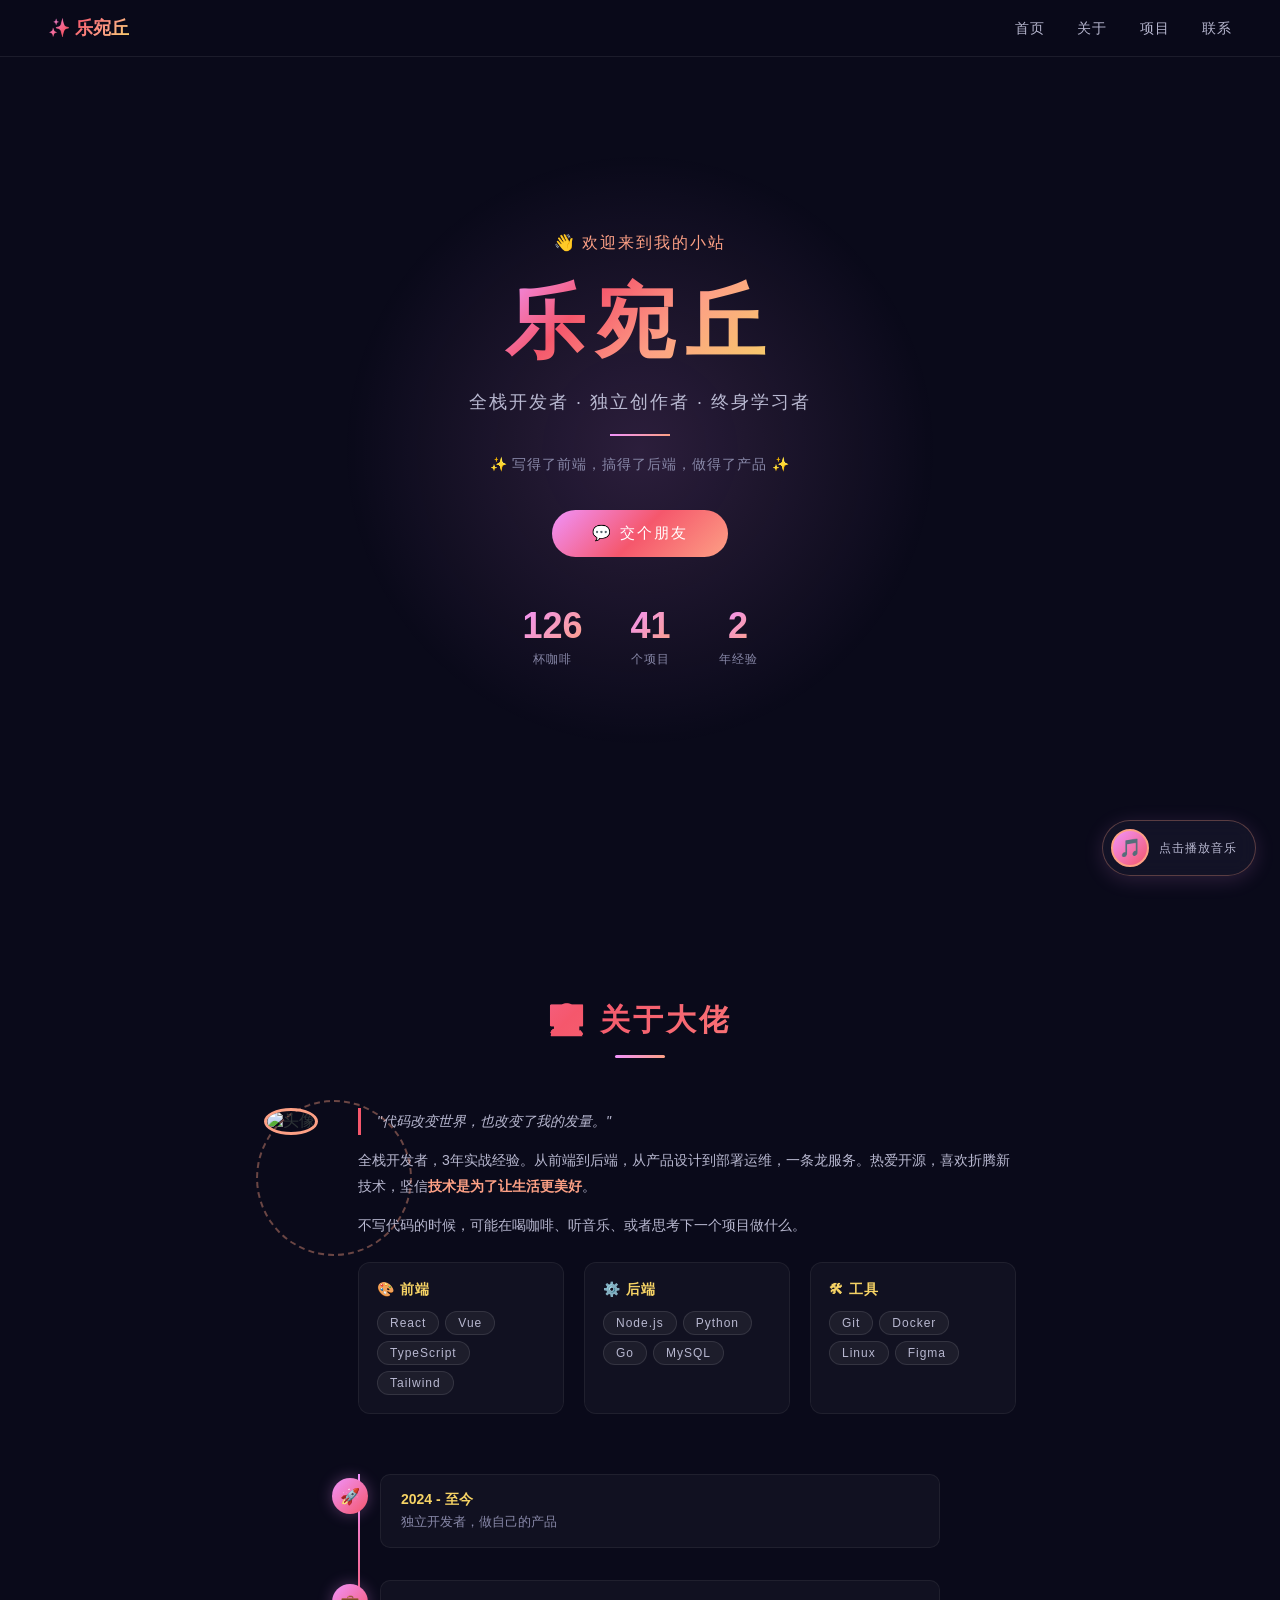
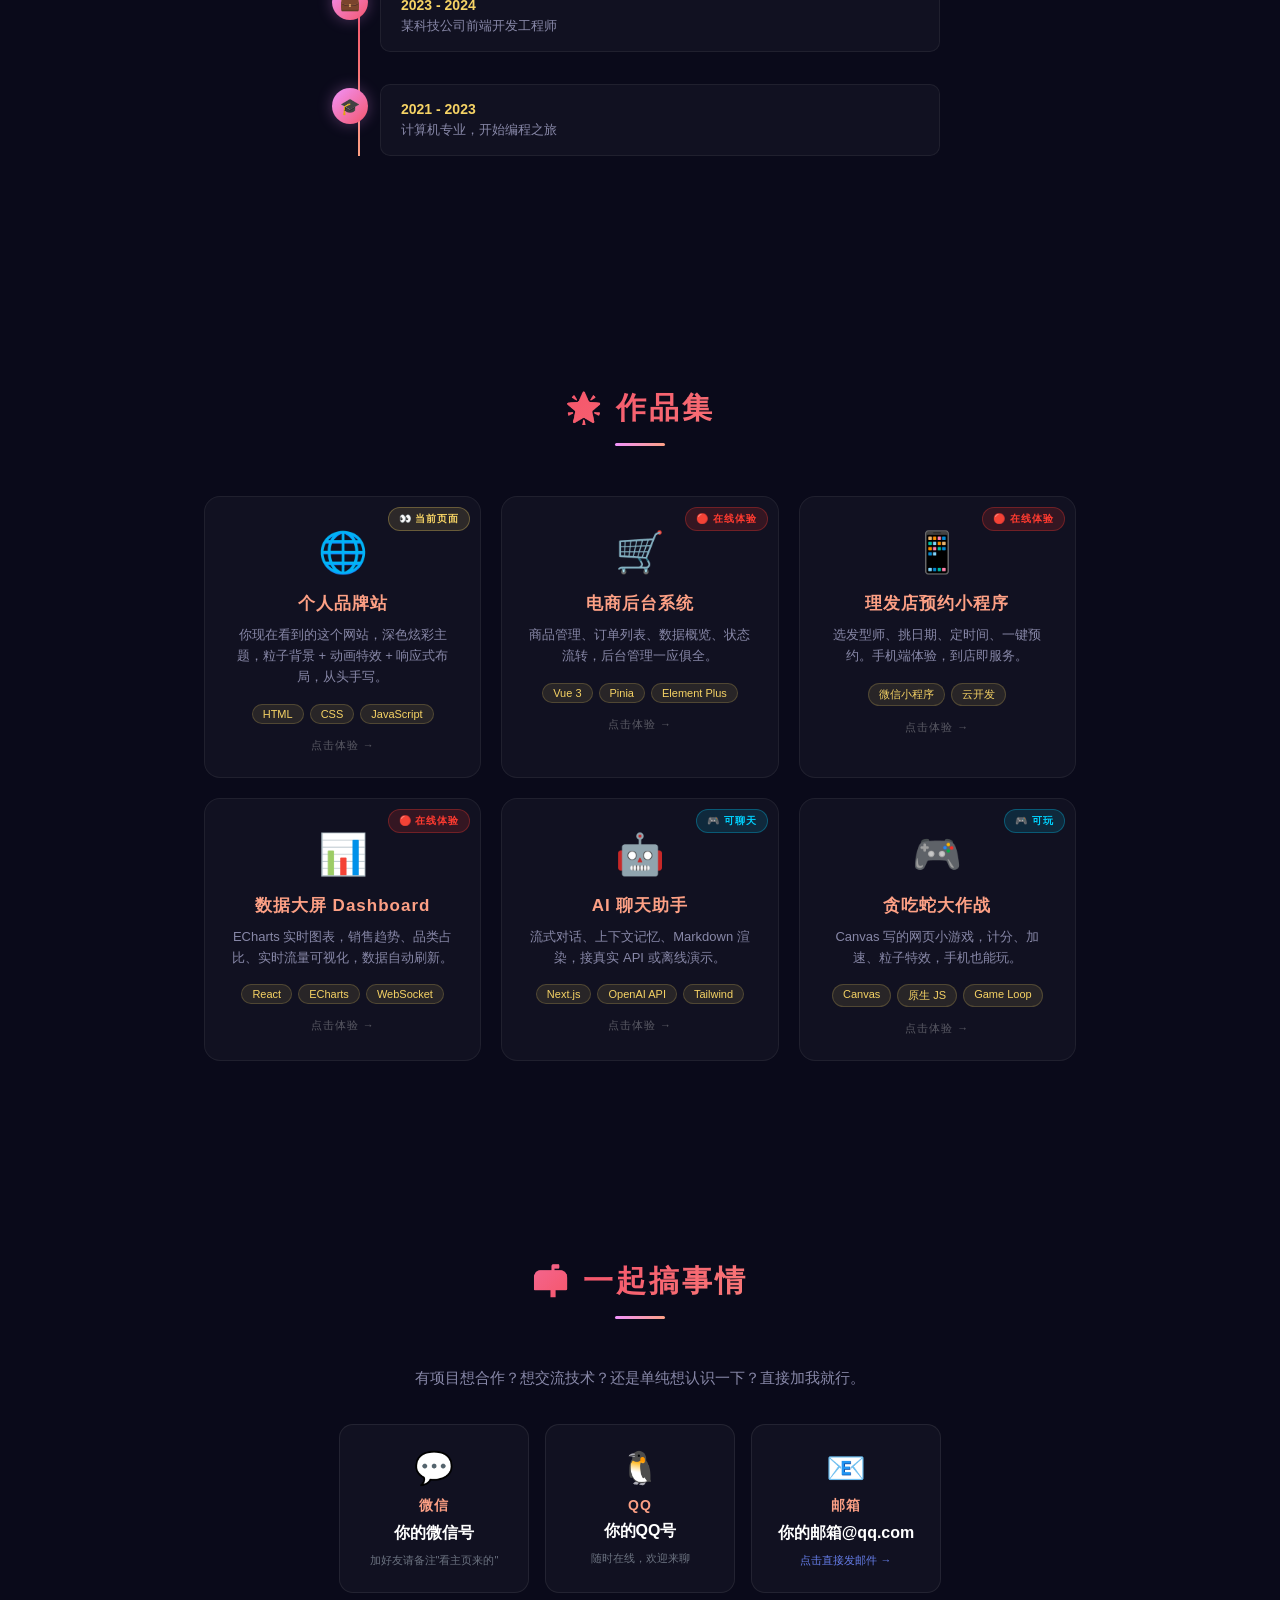
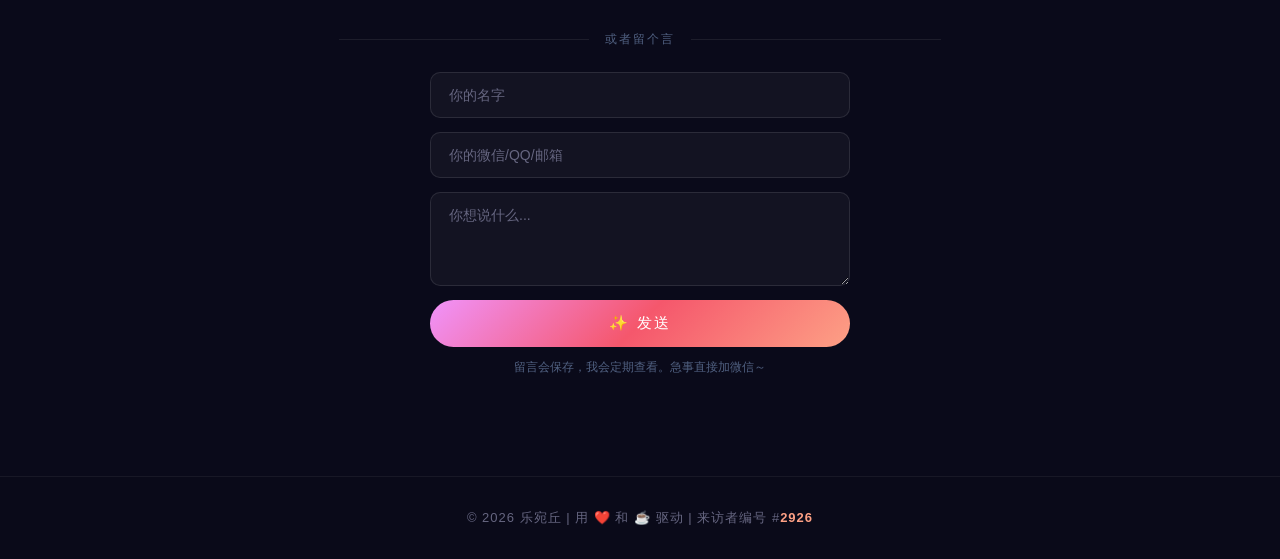
==== index.html @ 025f28cb "个人主页 - 初版上线" ====
<!DOCTYPE html>
<html lang="zh-CN">
<head>
    <meta charset="UTF-8">
    <meta name="viewport" content="width=device-width, initial-scale=1.0">
    <title>乐宛丘 - 个人主页</title>
    <link rel="stylesheet" href="style.css">
</head>
<body>
    <!-- 背景粒子 -->
    <div class="particles" id="particles"></div>

    <!-- 导航栏 -->
    <nav>
        <div class="nav-left">✨ 乐宛丘</div>
        <div class="nav-right">
            <a href="#home">首页</a>
            <a href="#about">关于</a>
            <a href="#projects">项目</a>
            <a href="#contact">联系</a>
        </div>
    </nav>

    <!-- 音乐播放器 -->
    <div class="music-player" id="musicPlayer">
        <button class="music-btn" id="musicBtn" title="播放/暂停">🎵</button>
        <span class="music-label">点击播放音乐</span>
        <audio id="bgMusic" loop>
            <!-- 把这里换成你自己的音乐文件路径 -->
            <source src="" type="audio/mpeg">
        </audio>
    </div>

    <!-- 首页大图 -->
    <section id="home" class="hero">
        <div class="hero-glow"></div>
        <p class="hero-greeting">👋 欢迎来到我的小站</p>
        <h1 class="glitch-text">乐宛丘</h1>
        <p class="hero-sub">全栈开发者 · 独立创作者 · 终身学习者</p>
        <div class="hero-divider"></div>
        <p class="hero-desc">✨ 写得了前端，搞得了后端，做得了产品 ✨</p>
        <a href="#contact" class="btn btn-hero">💬 交个朋友</a>
        <div class="hero-stats">
            <div class="stat-item">
                <span class="stat-num" data-target="127">0</span>
                <span class="stat-label">杯咖啡</span>
            </div>
            <div class="stat-item">
                <span class="stat-num" data-target="42">0</span>
                <span class="stat-label">个项目</span>
            </div>
            <div class="stat-item">
                <span class="stat-num" data-target="3">0</span>
                <span class="stat-label">年经验</span>
            </div>
        </div>
    </section>

    <!-- 关于我 -->
    <section id="about">
        <h2>👨‍💻 关于大佬</h2>
        <div class="about-content">
            <div class="about-avatar">
                <img src="D:\my-website\微信图片_20260527112028_61_43.jpg" alt="头像">
                <div class="avatar-ring"></div>
            </div>
            <div class="about-text">
                <p class="about-signature">"代码改变世界，也改变了我的发量。"</p>
                <p>全栈开发者，3年实战经验。从前端到后端，从产品设计到部署运维，一条龙服务。热爱开源，喜欢折腾新技术，坚信<strong>技术是为了让生活更美好</strong>。</p>
                <p>不写代码的时候，可能在喝咖啡、听音乐、或者思考下一个项目做什么。</p>

                <div class="skill-categories">
                    <div class="skill-cat">
                        <h4>🎨 前端</h4>
                        <div class="skill-tags">
                            <span>React</span><span>Vue</span><span>TypeScript</span><span>Tailwind</span>
                        </div>
                    </div>
                    <div class="skill-cat">
                        <h4>⚙️ 后端</h4>
                        <div class="skill-tags">
                            <span>Node.js</span><span>Python</span><span>Go</span><span>MySQL</span>
                        </div>
                    </div>
                    <div class="skill-cat">
                        <h4>🛠 工具</h4>
                        <div class="skill-tags">
                            <span>Git</span><span>Docker</span><span>Linux</span><span>Figma</span>
                        </div>
                    </div>
                </div>
            </div>
        </div>

        <!-- 时间线 -->
        <div class="timeline">
            <div class="timeline-item">
                <div class="timeline-dot">🚀</div>
                <div class="timeline-content">
                    <h4>2024 - 至今</h4>
                    <p>独立开发者，做自己的产品</p>
                </div>
            </div>
            <div class="timeline-item">
                <div class="timeline-dot">💼</div>
                <div class="timeline-content">
                    <h4>2023 - 2024</h4>
                    <p>某科技公司前端开发工程师</p>
                </div>
            </div>
            <div class="timeline-item">
                <div class="timeline-dot">🎓</div>
                <div class="timeline-content">
                    <h4>2021 - 2023</h4>
                    <p>计算机专业，开始编程之旅</p>
                </div>
            </div>
        </div>
    </section>

    <!-- 项目展示 -->
    <section id="projects">
        <h2>🌟 作品集</h2>
        <div class="project-list">
            <a href="#home" class="project-card">
                <div class="project-badge badge-view">👀 当前页面</div>
                <div class="project-icon">🌐</div>
                <h3>个人品牌站</h3>
                <p>你现在看到的这个网站，深色炫彩主题，粒子背景 + 动画特效 + 响应式布局，从头手写。</p>
                <div class="project-tags">
                    <span>HTML</span><span>CSS</span><span>JavaScript</span>
                </div>
                <div class="project-shine"></div>
            </a>
            <a href="demos/admin.html" class="project-card">
                <div class="project-badge badge-live">🔴 在线体验</div>
                <div class="project-icon">🛒</div>
                <h3>电商后台系统</h3>
                <p>商品管理、订单列表、数据概览、状态流转，后台管理一应俱全。</p>
                <div class="project-tags">
                    <span>Vue 3</span><span>Pinia</span><span>Element Plus</span>
                </div>
                <div class="project-shine"></div>
            </a>
            <a href="demos/booking.html" class="project-card">
                <div class="project-badge badge-live">🔴 在线体验</div>
                <div class="project-icon">📱</div>
                <h3>理发店预约小程序</h3>
                <p>选发型师、挑日期、定时间、一键预约。手机端体验，到店即服务。</p>
                <div class="project-tags">
                    <span>微信小程序</span><span>云开发</span>
                </div>
                <div class="project-shine"></div>
            </a>
            <a href="demos/dashboard.html" class="project-card">
                <div class="project-badge badge-live">🔴 在线体验</div>
                <div class="project-icon">📊</div>
                <h3>数据大屏 Dashboard</h3>
                <p>ECharts 实时图表，销售趋势、品类占比、实时流量可视化，数据自动刷新。</p>
                <div class="project-tags">
                    <span>React</span><span>ECharts</span><span>WebSocket</span>
                </div>
                <div class="project-shine"></div>
            </a>
            <a href="demos/chat.html" class="project-card">
                <div class="project-badge badge-playable">🎮 可聊天</div>
                <div class="project-icon">🤖</div>
                <h3>AI 聊天助手</h3>
                <p>流式对话、上下文记忆、Markdown 渲染，接真实 API 或离线演示。</p>
                <div class="project-tags">
                    <span>Next.js</span><span>OpenAI API</span><span>Tailwind</span>
                </div>
                <div class="project-shine"></div>
            </a>
            <a href="demos/snake.html" class="project-card">
                <div class="project-badge badge-playable">🎮 可玩</div>
                <div class="project-icon">🎮</div>
                <h3>贪吃蛇大作战</h3>
                <p>Canvas 写的网页小游戏，计分、加速、粒子特效，手机也能玩。</p>
                <div class="project-tags">
                    <span>Canvas</span><span>原生 JS</span><span>Game Loop</span>
                </div>
                <div class="project-shine"></div>
            </a>
        </div>
    </section>

    <!-- 联系 -->
    <section id="contact">
        <h2>📬 一起搞事情</h2>
        <p class="contact-intro">有项目想合作？想交流技术？还是单纯想认识一下？直接加我就行。</p>

        <div class="contact-cards">
            <div class="contact-card">
                <div class="contact-icon">💬</div>
                <h3>微信</h3>
                <p class="contact-value">你的微信号</p>
                <span class="contact-tip">加好友请备注"看主页来的"</span>
            </div>
            <div class="contact-card">
                <div class="contact-icon">🐧</div>
                <h3>QQ</h3>
                <p class="contact-value">你的QQ号</p>
                <span class="contact-tip">随时在线，欢迎来聊</span>
            </div>
            <div class="contact-card">
                <div class="contact-icon">📧</div>
                <h3>邮箱</h3>
                <p class="contact-value">你的邮箱@qq.com</p>
                <span class="contact-tip"><a href="mailto:你的邮箱@qq.com">点击直接发邮件 →</a></span>
            </div>
        </div>

        <div class="contact-divider"><span>或者留个言</span></div>

        <form class="contact-form" id="contactForm">
            <input type="text" placeholder="你的名字" required>
            <input type="text" placeholder="你的微信/QQ/邮箱" required>
            <textarea placeholder="你想说什么..." rows="4" required></textarea>
            <button type="submit" class="btn btn-submit">✨ 发送</button>
        </form>
        <p class="contact-form-hint">留言会保存，我会定期查看。急事直接加微信～</p>
    </section>

    <!-- 底部 -->
    <footer>
        <p>© 2026 乐宛丘 | 用 ❤️ 和 ☕ 驱动 | 来访者编号 #<span id="visitorNum">9527</span></p>
    </footer>

    <script src="script.js"></script>
</body>
</html>
---- style.css ----
/* ===== 全局 ===== */
* {
    margin: 0;
    padding: 0;
    box-sizing: border-box;
}

html {
    scroll-behavior: smooth;
}

body {
    font-family: -apple-system, BlinkMacSystemFont, "Segoe UI", "PingFang SC", "Microsoft YaHei", sans-serif;
    color: #2d3436;
    background: #0a0a1a;
    overflow-x: hidden;
}

/* ===== 背景粒子容器 ===== */
.particles {
    position: fixed;
    top: 0;
    left: 0;
    width: 100%;
    height: 100%;
    pointer-events: none;
    z-index: 0;
}

.particle {
    position: absolute;
    border-radius: 50%;
    animation: floatUp linear infinite;
    opacity: 0;
}

@keyframes floatUp {
    0% {
        transform: translateY(100vh) scale(0);
        opacity: 0;
    }
    10% {
        opacity: 1;
    }
    90% {
        opacity: 1;
    }
    100% {
        transform: translateY(-10vh) scale(1);
        opacity: 0;
    }
}

/* ===== 导航栏 ===== */
nav {
    position: fixed;
    top: 0;
    width: 100%;
    display: flex;
    justify-content: space-between;
    align-items: center;
    padding: 16px 48px;
    background: rgba(10, 10, 26, 0.85);
    backdrop-filter: blur(20px);
    z-index: 100;
    border-bottom: 1px solid rgba(255, 255, 255, 0.08);
}

.nav-left {
    font-size: 18px;
    font-weight: 700;
    background: linear-gradient(135deg, #f093fb 0%, #f5576c 30%, #fda085 70%, #f6d365 100%);
    -webkit-background-clip: text;
    -webkit-text-fill-color: transparent;
    background-clip: text;
    animation: hueShift 3s ease-in-out infinite;
}

@keyframes hueShift {
    0%, 100% { filter: hue-rotate(0deg); }
    50% { filter: hue-rotate(30deg); }
}

.nav-right a {
    margin-left: 28px;
    text-decoration: none;
    color: #b8b8d0;
    font-size: 14px;
    letter-spacing: 1px;
    transition: all 0.3s;
    position: relative;
}

.nav-right a:hover {
    color: #fda085;
    text-shadow: 0 0 10px rgba(253, 160, 133, 0.5);
}

.nav-right a::after {
    content: "";
    position: absolute;
    bottom: -4px;
    left: 0;
    width: 0;
    height: 2px;
    background: linear-gradient(90deg, #f093fb, #fda085);
    transition: width 0.3s;
}

.nav-right a:hover::after {
    width: 100%;
}

/* ===== 音乐播放器 ===== */
.music-player {
    position: fixed;
    bottom: 24px;
    right: 24px;
    z-index: 100;
    display: flex;
    align-items: center;
    gap: 10px;
    background: rgba(20, 20, 40, 0.9);
    border: 1px solid rgba(253, 160, 133, 0.3);
    border-radius: 30px;
    padding: 8px 18px 8px 8px;
    backdrop-filter: blur(10px);
    box-shadow: 0 4px 20px rgba(240, 147, 251, 0.15);
}

.music-btn {
    width: 38px;
    height: 38px;
    border-radius: 50%;
    border: 2px solid #fda085;
    background: linear-gradient(135deg, #f093fb, #f5576c);
    font-size: 18px;
    cursor: pointer;
    transition: all 0.3s;
    animation: musicPulse 2s ease-in-out infinite;
}

.music-btn:hover {
    transform: scale(1.1);
    box-shadow: 0 0 20px rgba(240, 147, 251, 0.5);
}

.music-btn.playing {
    animation: musicSpin 3s linear infinite;
}

@keyframes musicPulse {
    0%, 100% { box-shadow: 0 0 8px rgba(240, 147, 251, 0.3); }
    50% { box-shadow: 0 0 20px rgba(240, 147, 251, 0.6); }
}

@keyframes musicSpin {
    from { transform: rotate(0deg); }
    to { transform: rotate(360deg); }
}

.music-label {
    font-size: 12px;
    color: #b8b8d0;
    letter-spacing: 1px;
}

/* ===== 首页 ===== */
.hero {
    min-height: 100vh;
    display: flex;
    flex-direction: column;
    justify-content: center;
    align-items: center;
    text-align: center;
    position: relative;
    padding: 40px 24px;
    z-index: 1;
}

.hero-glow {
    position: absolute;
    top: 50%;
    left: 50%;
    transform: translate(-50%, -50%);
    width: 600px;
    height: 600px;
    background: radial-gradient(circle, rgba(240, 147, 251, 0.15) 0%, transparent 70%);
    border-radius: 50%;
    animation: glowBreath 4s ease-in-out infinite;
    pointer-events: none;
}

@keyframes glowBreath {
    0%, 100% { transform: translate(-50%, -50%) scale(1); opacity: 0.6; }
    50% { transform: translate(-50%, -50%) scale(1.2); opacity: 1; }
}

.hero-greeting {
    font-size: 16px;
    color: #fda085;
    letter-spacing: 2px;
    margin-bottom: 16px;
    position: relative;
    animation: fadeInDown 0.8s ease-out;
}

@keyframes fadeInDown {
    from { opacity: 0; transform: translateY(-20px); }
    to { opacity: 1; transform: translateY(0); }
}

.glitch-text {
    font-size: 80px;
    font-weight: 900;
    letter-spacing: 10px;
    margin-bottom: 12px;
    position: relative;
    background: linear-gradient(135deg, #f093fb 0%, #f5576c 30%, #fda085 60%, #f6d365 100%);
    -webkit-background-clip: text;
    -webkit-text-fill-color: transparent;
    background-clip: text;
    animation: glitchShake 3s ease-in-out infinite, fadeInDown 0.8s ease-out;
}

@keyframes glitchShake {
    0%, 90%, 100% { transform: none; }
    91% { transform: translate(-3px, 1px); }
    92% { transform: translate(3px, -1px); }
    93% { transform: translate(-2px, -2px); }
    94% { transform: translate(2px, 2px); }
    95% { transform: none; }
}

.hero-sub {
    font-size: 18px;
    color: #b8b8d0;
    letter-spacing: 2px;
    margin-bottom: 20px;
    animation: fadeInDown 0.8s ease-out 0.1s both;
}

.hero-divider {
    width: 60px;
    height: 2px;
    background: linear-gradient(90deg, #f093fb, #fda085);
    margin-bottom: 20px;
    animation: fadeInDown 0.8s ease-out 0.2s both;
}

.hero-desc {
    font-size: 14px;
    color: #8888a8;
    letter-spacing: 1px;
    margin-bottom: 36px;
    animation: fadeInDown 0.8s ease-out 0.3s both;
}

.btn-hero {
    padding: 14px 40px;
    background: linear-gradient(135deg, #f093fb 0%, #f5576c 50%, #fda085 100%);
    color: white;
    border: none;
    border-radius: 30px;
    font-size: 15px;
    letter-spacing: 2px;
    cursor: pointer;
    text-decoration: none;
    transition: all 0.3s;
    position: relative;
    overflow: hidden;
    animation: fadeInDown 0.8s ease-out 0.4s both;
}

.btn-hero:hover {
    transform: translateY(-2px);
    box-shadow: 0 8px 30px rgba(240, 147, 251, 0.4);
}

.btn-hero::before {
    content: "";
    position: absolute;
    top: 0;
    left: -100%;
    width: 100%;
    height: 100%;
    background: linear-gradient(90deg, transparent, rgba(255,255,255,0.3), transparent);
    transition: left 0.5s;
}

.btn-hero:hover::before {
    left: 100%;
}

/* 首页数据 */
.hero-stats {
    display: flex;
    gap: 48px;
    margin-top: 48px;
    animation: fadeInDown 0.8s ease-out 0.5s both;
}

.stat-item {
    display: flex;
    flex-direction: column;
    align-items: center;
}

.stat-num {
    font-size: 36px;
    font-weight: 900;
    background: linear-gradient(135deg, #f093fb, #fda085);
    -webkit-background-clip: text;
    -webkit-text-fill-color: transparent;
    background-clip: text;
}

.stat-label {
    font-size: 12px;
    color: #8888a8;
    letter-spacing: 1px;
    margin-top: 4px;
}

/* ===== 通用版块标题 ===== */
section {
    padding: 100px 24px;
    position: relative;
    z-index: 1;
}

section h2 {
    text-align: center;
    font-size: 30px;
    font-weight: 800;
    letter-spacing: 3px;
    margin-bottom: 8px;
    background: linear-gradient(135deg, #f093fb 0%, #f5576c 40%, #fda085 100%);
    -webkit-background-clip: text;
    -webkit-text-fill-color: transparent;
    background-clip: text;
}

section h2::after {
    content: "";
    display: block;
    width: 50px;
    height: 3px;
    background: linear-gradient(90deg, #f093fb, #fda085);
    margin: 14px auto 50px;
    border-radius: 2px;
}

/* ===== 关于我 ===== */
#about {
    max-width: 800px;
    margin: 0 auto;
}

.about-content {
    display: flex;
    gap: 40px;
    align-items: flex-start;
}

.about-avatar {
    position: relative;
    flex-shrink: 0;
}

.about-avatar img {
    width: 140px;
    height: 140px;
    border-radius: 50%;
    object-fit: cover;
    border: 3px solid #fda085;
    position: relative;
    z-index: 1;
    animation: avatarFloat 3s ease-in-out infinite;
}

@keyframes avatarFloat {
    0%, 100% { transform: translateY(0); }
    50% { transform: translateY(-6px); }
}

.avatar-ring {
    position: absolute;
    top: -8px;
    left: -8px;
    width: 156px;
    height: 156px;
    border-radius: 50%;
    border: 2px dashed rgba(253, 160, 133, 0.4);
    animation: ringSpin 10s linear infinite;
}

@keyframes ringSpin {
    from { transform: rotate(0deg); }
    to { transform: rotate(360deg); }
}

.about-signature {
    font-size: 16px;
    color: #fda085;
    font-style: italic;
    margin-bottom: 16px;
    padding-left: 16px;
    border-left: 3px solid #f5576c;
}

.about-text p {
    margin-bottom: 12px;
    font-size: 14px;
    line-height: 1.9;
    color: #b8b8d0;
}

.about-text strong {
    color: #fda085;
}

/* 技能分类 */
.skill-categories {
    margin-top: 24px;
    display: flex;
    gap: 20px;
    flex-wrap: wrap;
}

.skill-cat {
    flex: 1;
    min-width: 180px;
    padding: 18px;
    background: rgba(255, 255, 255, 0.03);
    border: 1px solid rgba(255, 255, 255, 0.06);
    border-radius: 12px;
    transition: all 0.3s;
}

.skill-cat:hover {
    border-color: rgba(253, 160, 133, 0.3);
    background: rgba(253, 160, 133, 0.05);
    transform: translateY(-2px);
}

.skill-cat h4 {
    font-size: 14px;
    color: #f6d365;
    margin-bottom: 12px;
    letter-spacing: 1px;
}

.skill-tags {
    display: flex;
    flex-wrap: wrap;
    gap: 6px;
}

.skill-tags span {
    display: inline-block;
    padding: 4px 12px;
    font-size: 12px;
    color: #b8b8d0;
    background: rgba(255, 255, 255, 0.05);
    border: 1px solid rgba(255, 255, 255, 0.1);
    border-radius: 20px;
    letter-spacing: 1px;
    transition: all 0.3s;
}

.skill-tags span:hover {
    background: rgba(240, 147, 251, 0.2);
    border-color: #f093fb;
    color: #f093fb;
    transform: scale(1.05);
}

/* 时间线 */
.timeline {
    max-width: 600px;
    margin: 60px auto 0;
    position: relative;
    padding-left: 40px;
}

.timeline::before {
    content: "";
    position: absolute;
    left: 18px;
    top: 0;
    bottom: 0;
    width: 2px;
    background: linear-gradient(to bottom, #f093fb, #f5576c, #fda085);
}

.timeline-item {
    position: relative;
    margin-bottom: 32px;
    animation: slideInLeft 0.5s ease-out both;
}

.timeline-item:nth-child(1) { animation-delay: 0s; }
.timeline-item:nth-child(2) { animation-delay: 0.1s; }
.timeline-item:nth-child(3) { animation-delay: 0.2s; }

@keyframes slideInLeft {
    from { opacity: 0; transform: translateX(-20px); }
    to { opacity: 1; transform: translateX(0); }
}

.timeline-dot {
    position: absolute;
    left: -48px;
    top: 4px;
    width: 36px;
    height: 36px;
    border-radius: 50%;
    background: linear-gradient(135deg, #f093fb, #f5576c);
    display: flex;
    align-items: center;
    justify-content: center;
    font-size: 16px;
    box-shadow: 0 0 15px rgba(240, 147, 251, 0.3);
    z-index: 1;
}

.timeline-content {
    padding: 16px 20px;
    background: rgba(255, 255, 255, 0.03);
    border: 1px solid rgba(255, 255, 255, 0.06);
    border-radius: 10px;
    transition: all 0.3s;
}

.timeline-content:hover {
    border-color: rgba(253, 160, 133, 0.3);
    background: rgba(253, 160, 133, 0.05);
}

.timeline-content h4 {
    font-size: 14px;
    color: #f6d365;
    margin-bottom: 4px;
}

.timeline-content p {
    font-size: 13px;
    color: #8888a8;
}

/* ===== 项目展示 ===== */
#projects {
    max-width: 920px;
    margin: 0 auto;
}

.project-list {
    display: flex;
    gap: 20px;
    flex-wrap: wrap;
    justify-content: center;
}

.project-card {
    flex: 1;
    min-width: 260px;
    max-width: 280px;
    padding: 32px 24px 24px;
    background: rgba(255, 255, 255, 0.03);
    border: 1px solid rgba(255, 255, 255, 0.06);
    border-radius: 16px;
    position: relative;
    overflow: hidden;
    transition: all 0.4s;
    text-align: center;
    text-decoration: none;
    color: inherit;
    display: block;
    cursor: pointer;
}

/* 角标 */
.project-badge {
    position: absolute;
    top: 10px;
    right: 10px;
    padding: 4px 10px;
    border-radius: 12px;
    font-size: 10px;
    letter-spacing: 1px;
    font-weight: 600;
    z-index: 2;
    animation: badgePulse 2s ease-in-out infinite;
}
.badge-live {
    background: rgba(255, 59, 48, 0.15);
    color: #ff3b30;
    border: 1px solid rgba(255, 59, 48, 0.3);
}
.badge-playable {
    background: rgba(0, 210, 255, 0.12);
    color: #00d2ff;
    border: 1px solid rgba(0, 210, 255, 0.3);
}
.badge-view {
    background: rgba(246, 211, 101, 0.12);
    color: #f6d365;
    border: 1px solid rgba(246, 211, 101, 0.3);
}
@keyframes badgePulse {
    0%, 100% { opacity: 1; }
    50% { opacity: 0.65; }
}

/* 卡片底部提示 */
.project-card::after {
    content: "点击体验 →";
    display: block;
    margin-top: 14px;
    font-size: 11px;
    color: rgba(255, 255, 255, 0.3);
    letter-spacing: 1px;
    transition: all 0.3s;
}
.project-card:hover::after {
    color: #fda085;
    text-shadow: 0 0 10px rgba(253, 160, 133, 0.5);
}

.project-card:hover {
    transform: translateY(-6px);
    border-color: rgba(240, 147, 251, 0.3);
    box-shadow: 0 12px 40px rgba(240, 147, 251, 0.1);
}

.project-shine {
    position: absolute;
    top: 0;
    left: -100%;
    width: 50%;
    height: 100%;
    background: linear-gradient(90deg, transparent, rgba(255,255,255,0.03), transparent);
    transition: left 0.6s;
    pointer-events: none;
}

.project-card:hover .project-shine {
    left: 200%;
}

.project-icon {
    font-size: 40px;
    margin-bottom: 16px;
    animation: iconBounce 2s ease-in-out infinite;
}

.project-card:nth-child(1) .project-icon { animation-delay: 0s; }
.project-card:nth-child(2) .project-icon { animation-delay: 0.2s; }
.project-card:nth-child(3) .project-icon { animation-delay: 0.4s; }

@keyframes iconBounce {
    0%, 100% { transform: translateY(0); }
    50% { transform: translateY(-8px); }
}

.project-card h3 {
    font-size: 17px;
    color: #fda085;
    letter-spacing: 1px;
    margin-bottom: 10px;
}

.project-card p {
    font-size: 13px;
    color: #8888a8;
    line-height: 1.6;
    margin-bottom: 16px;
}

.project-tags {
    display: flex;
    gap: 6px;
    justify-content: center;
    flex-wrap: wrap;
}

.project-tags span {
    font-size: 11px;
    padding: 3px 10px;
    color: #f6d365;
    background: rgba(246, 211, 101, 0.1);
    border: 1px solid rgba(246, 211, 101, 0.2);
    border-radius: 12px;
}

/* ===== 联系 ===== */
#contact {
    max-width: 650px;
    margin: 0 auto;
}

.contact-intro {
    text-align: center;
    color: #8888a8;
    margin-bottom: 36px;
    font-size: 15px;
}

/* 联系卡片 */
.contact-cards {
    display: flex;
    gap: 16px;
    flex-wrap: wrap;
    justify-content: center;
    margin-bottom: 36px;
}

.contact-card {
    flex: 1;
    min-width: 170px;
    max-width: 200px;
    padding: 24px 18px;
    text-align: center;
    background: rgba(255, 255, 255, 0.03);
    border: 1px solid rgba(255, 255, 255, 0.08);
    border-radius: 14px;
    transition: all 0.3s;
}

.contact-card:hover {
    border-color: rgba(253, 160, 133, 0.3);
    background: rgba(253, 160, 133, 0.05);
    transform: translateY(-3px);
}

.contact-card .contact-icon {
    font-size: 32px;
    margin-bottom: 10px;
}

.contact-card h3 {
    font-size: 14px;
    color: #fda085;
    letter-spacing: 1px;
    margin-bottom: 8px;
}

.contact-card .contact-value {
    font-size: 16px;
    color: white;
    font-weight: 600;
    margin-bottom: 6px;
    word-break: break-all;
}

.contact-card .contact-tip {
    font-size: 11px;
    color: #6b7280;
}

.contact-card .contact-tip a {
    color: #667eea;
    text-decoration: none;
}

.contact-card .contact-tip a:hover {
    color: #fda085;
}

/* 分割线 */
.contact-divider {
    text-align: center;
    margin: 24px 0;
    position: relative;
}

.contact-divider::before {
    content: "";
    position: absolute;
    top: 50%;
    left: 0;
    right: 0;
    height: 1px;
    background: rgba(255, 255, 255, 0.08);
}

.contact-divider span {
    position: relative;
    background: #0a0a1a;
    padding: 0 16px;
    color: #506080;
    font-size: 12px;
    letter-spacing: 2px;
}

.contact-form {
    display: flex;
    flex-direction: column;
    gap: 14px;
    max-width: 420px;
    margin: 0 auto;
}

.contact-form input,
.contact-form textarea {
    padding: 14px 18px;
    border: 1px solid rgba(255, 255, 255, 0.1);
    border-radius: 10px;
    font-size: 14px;
    font-family: inherit;
    background: rgba(255, 255, 255, 0.04);
    color: #e0e0f0;
    transition: all 0.3s;
}

.contact-form input:focus,
.contact-form textarea:focus {
    outline: none;
    border-color: #fda085;
    box-shadow: 0 0 20px rgba(253, 160, 133, 0.1);
    background: rgba(255, 255, 255, 0.06);
}

.contact-form input::placeholder,
.contact-form textarea::placeholder {
    color: #666680;
}

.contact-form textarea {
    resize: vertical;
}

.btn-submit {
    padding: 14px;
    background: linear-gradient(135deg, #f093fb 0%, #f5576c 50%, #fda085 100%);
    color: white;
    border: none;
    border-radius: 30px;
    font-size: 15px;
    letter-spacing: 2px;
    cursor: pointer;
    transition: all 0.3s;
}

.btn-submit:hover {
    transform: translateY(-2px);
    box-shadow: 0 8px 30px rgba(240, 147, 251, 0.4);
}

.contact-form-hint {
    text-align: center;
    color: #506080;
    font-size: 12px;
    margin-top: 12px;
}

/* ===== 底部 ===== */
footer {
    text-align: center;
    padding: 32px;
    background: rgba(10, 10, 26, 0.8);
    border-top: 1px solid rgba(255, 255, 255, 0.06);
    color: #666680;
    font-size: 13px;
    letter-spacing: 1px;
    position: relative;
    z-index: 1;
}

footer span {
    color: #fda085;
    font-weight: bold;
}

/* ===== 手机端 ===== */
@media (max-width: 600px) {
    nav {
        padding: 12px 16px;
    }

    .nav-right a {
        margin-left: 14px;
        font-size: 12px;
        letter-spacing: 0;
    }

    .glitch-text {
        font-size: 48px;
        letter-spacing: 6px;
    }

    .hero-sub {
        font-size: 14px;
    }

    .hero-stats {
        gap: 28px;
    }

    .stat-num {
        font-size: 28px;
    }

    section {
        padding: 64px 20px;
    }

    section h2 {
        font-size: 24px;
    }

    .about-content {
        flex-direction: column;
        align-items: center;
        text-align: center;
    }

    .about-signature {
        border-left: none;
        padding-left: 0;
    }

    .skill-categories {
        flex-direction: column;
    }

    .project-list {
        flex-direction: column;
        align-items: center;
    }

    .project-card {
        max-width: 100%;
    }

    .timeline {
        padding-left: 32px;
    }

    .timeline-dot {
        left: -40px;
        width: 28px;
        height: 28px;
        font-size: 13px;
    }
}
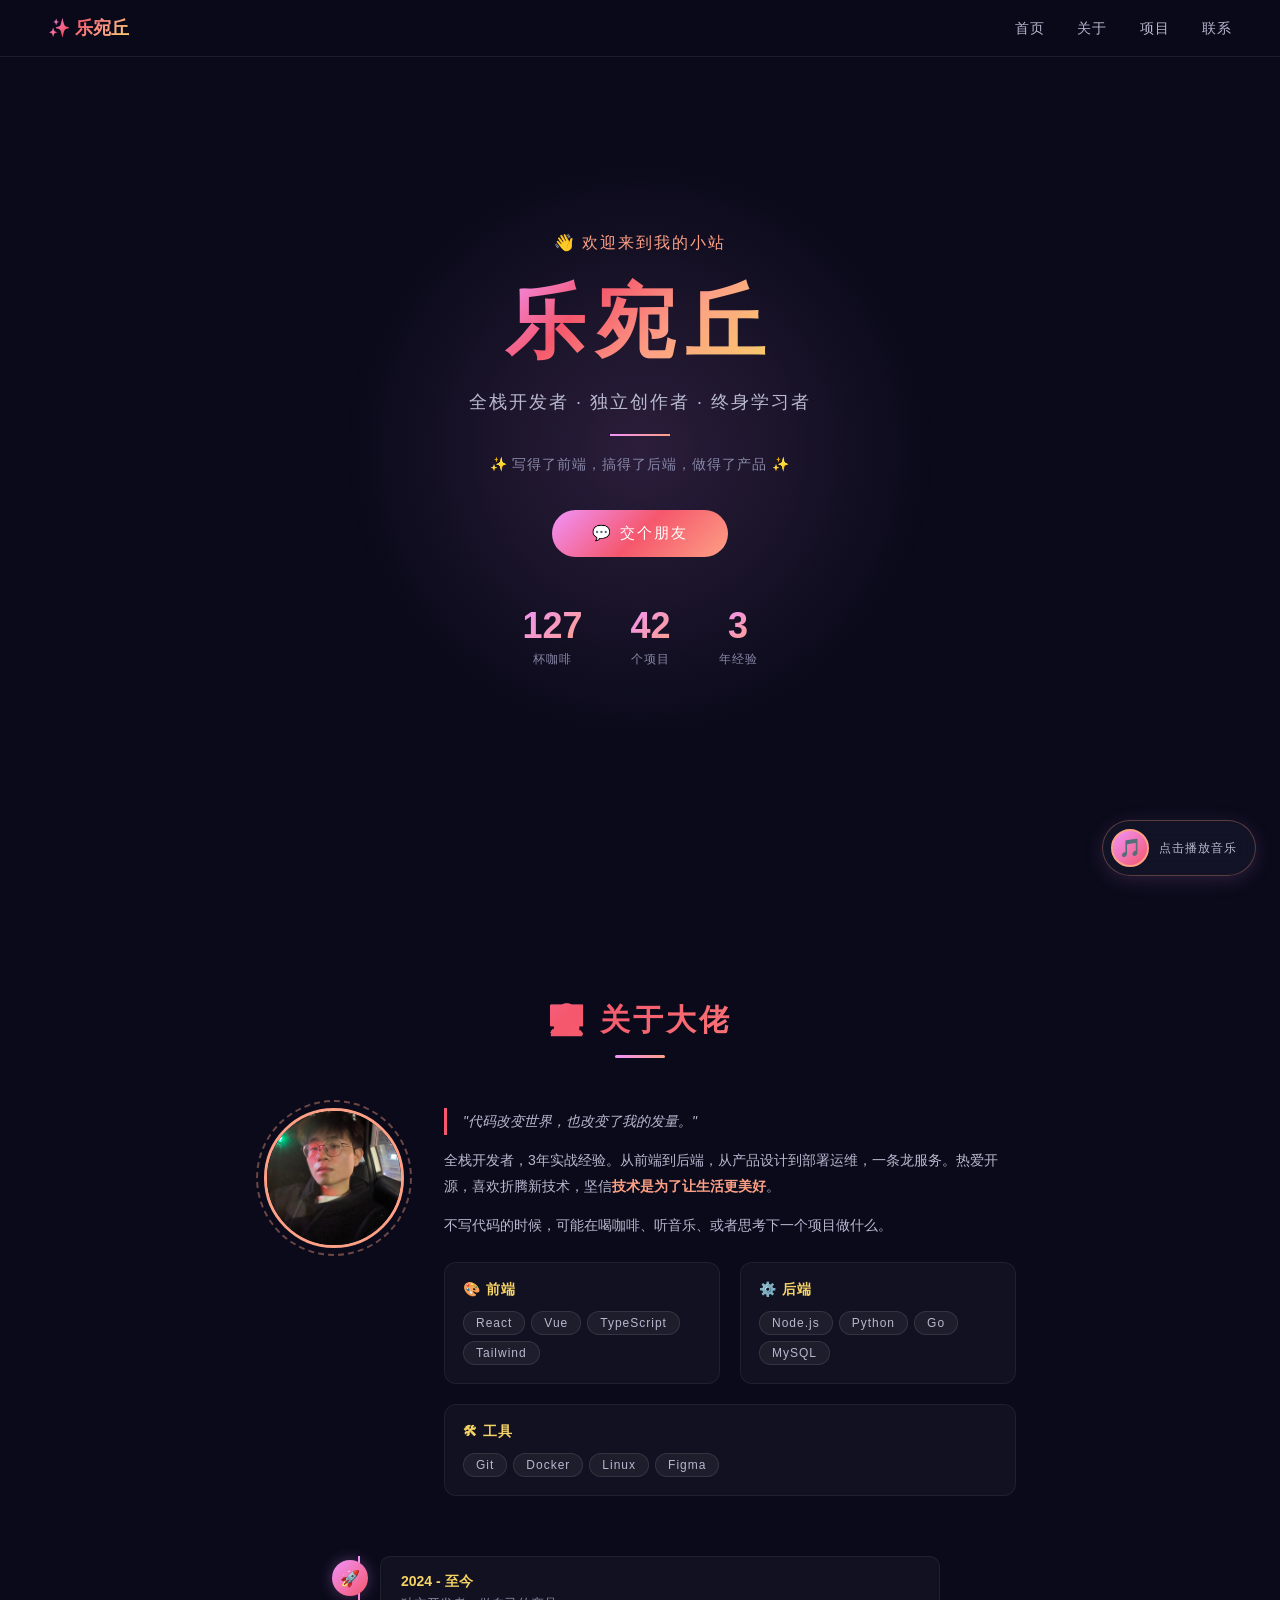
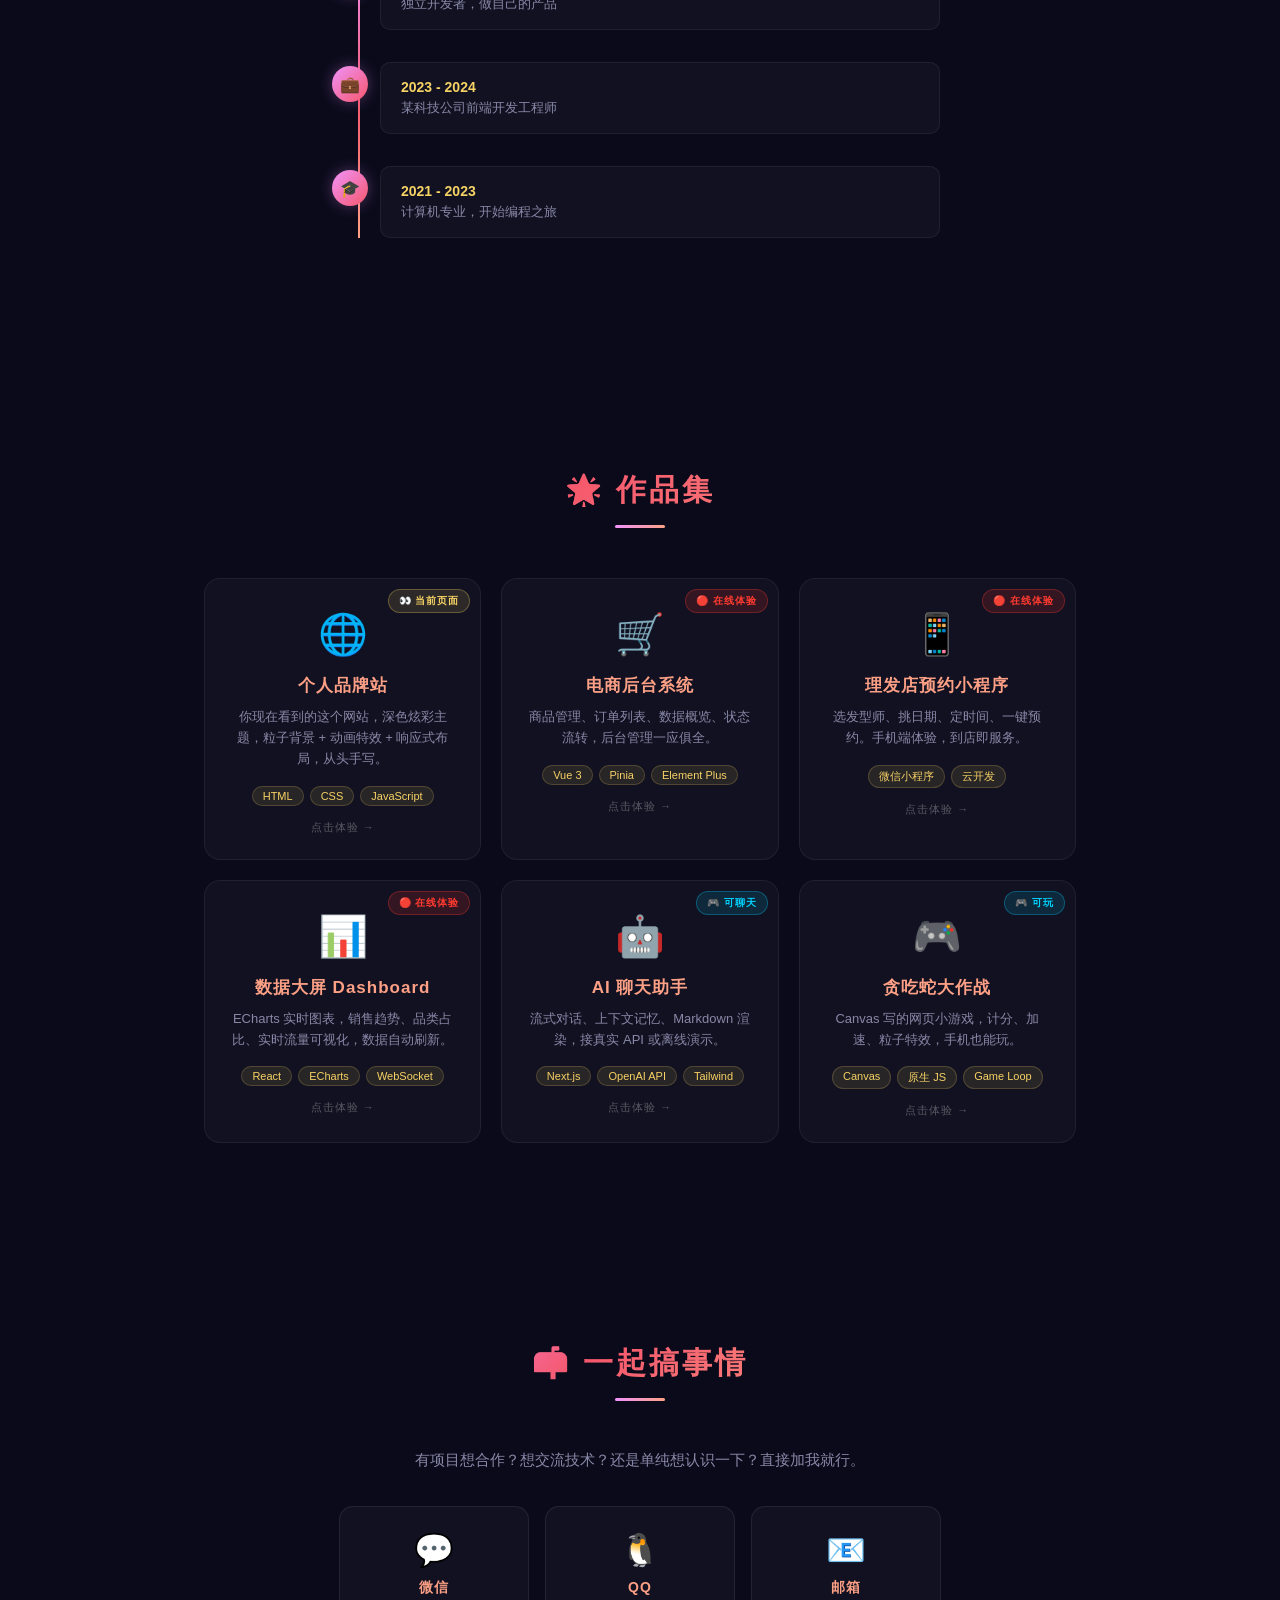
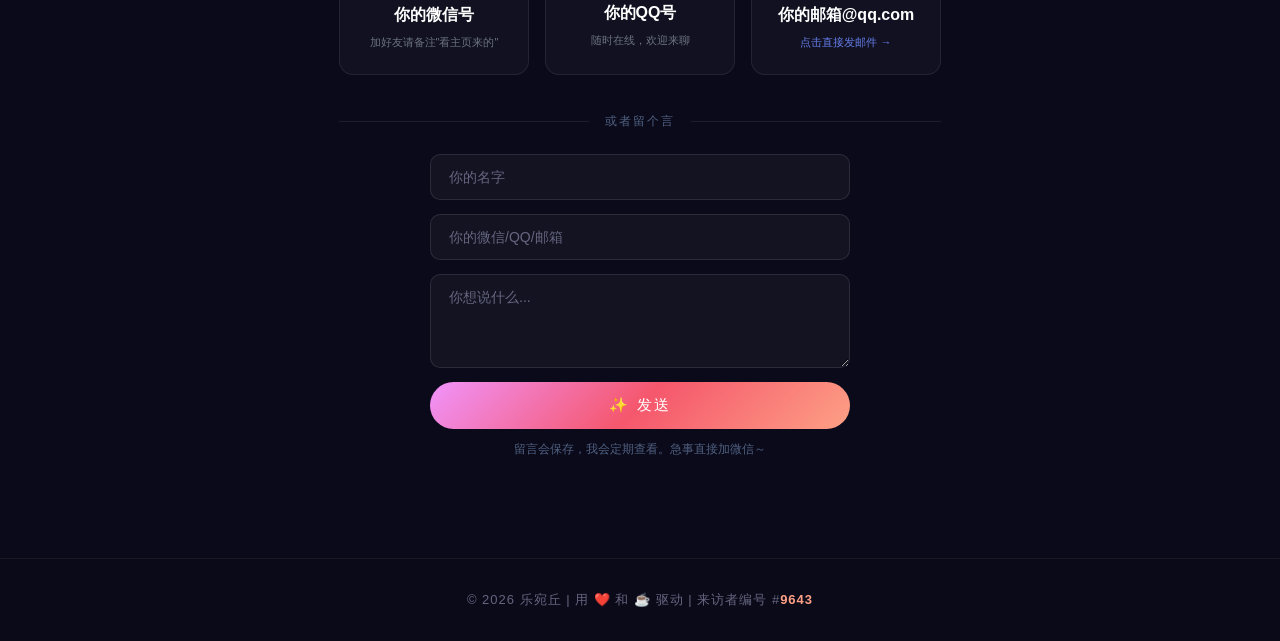
==== commit 0dc9275f: "修复头像路径" ====
--- a/index.html
+++ b/index.html
@@ -61,7 +61,7 @@
         <h2>👨‍💻 关于大佬</h2>
         <div class="about-content">
             <div class="about-avatar">
-                <img src="D:\my-website\微信图片_20260527112028_61_43.jpg" alt="头像">
+                <img src="photo.jpg" alt="头像">
                 <div class="avatar-ring"></div>
             </div>
             <div class="about-text">
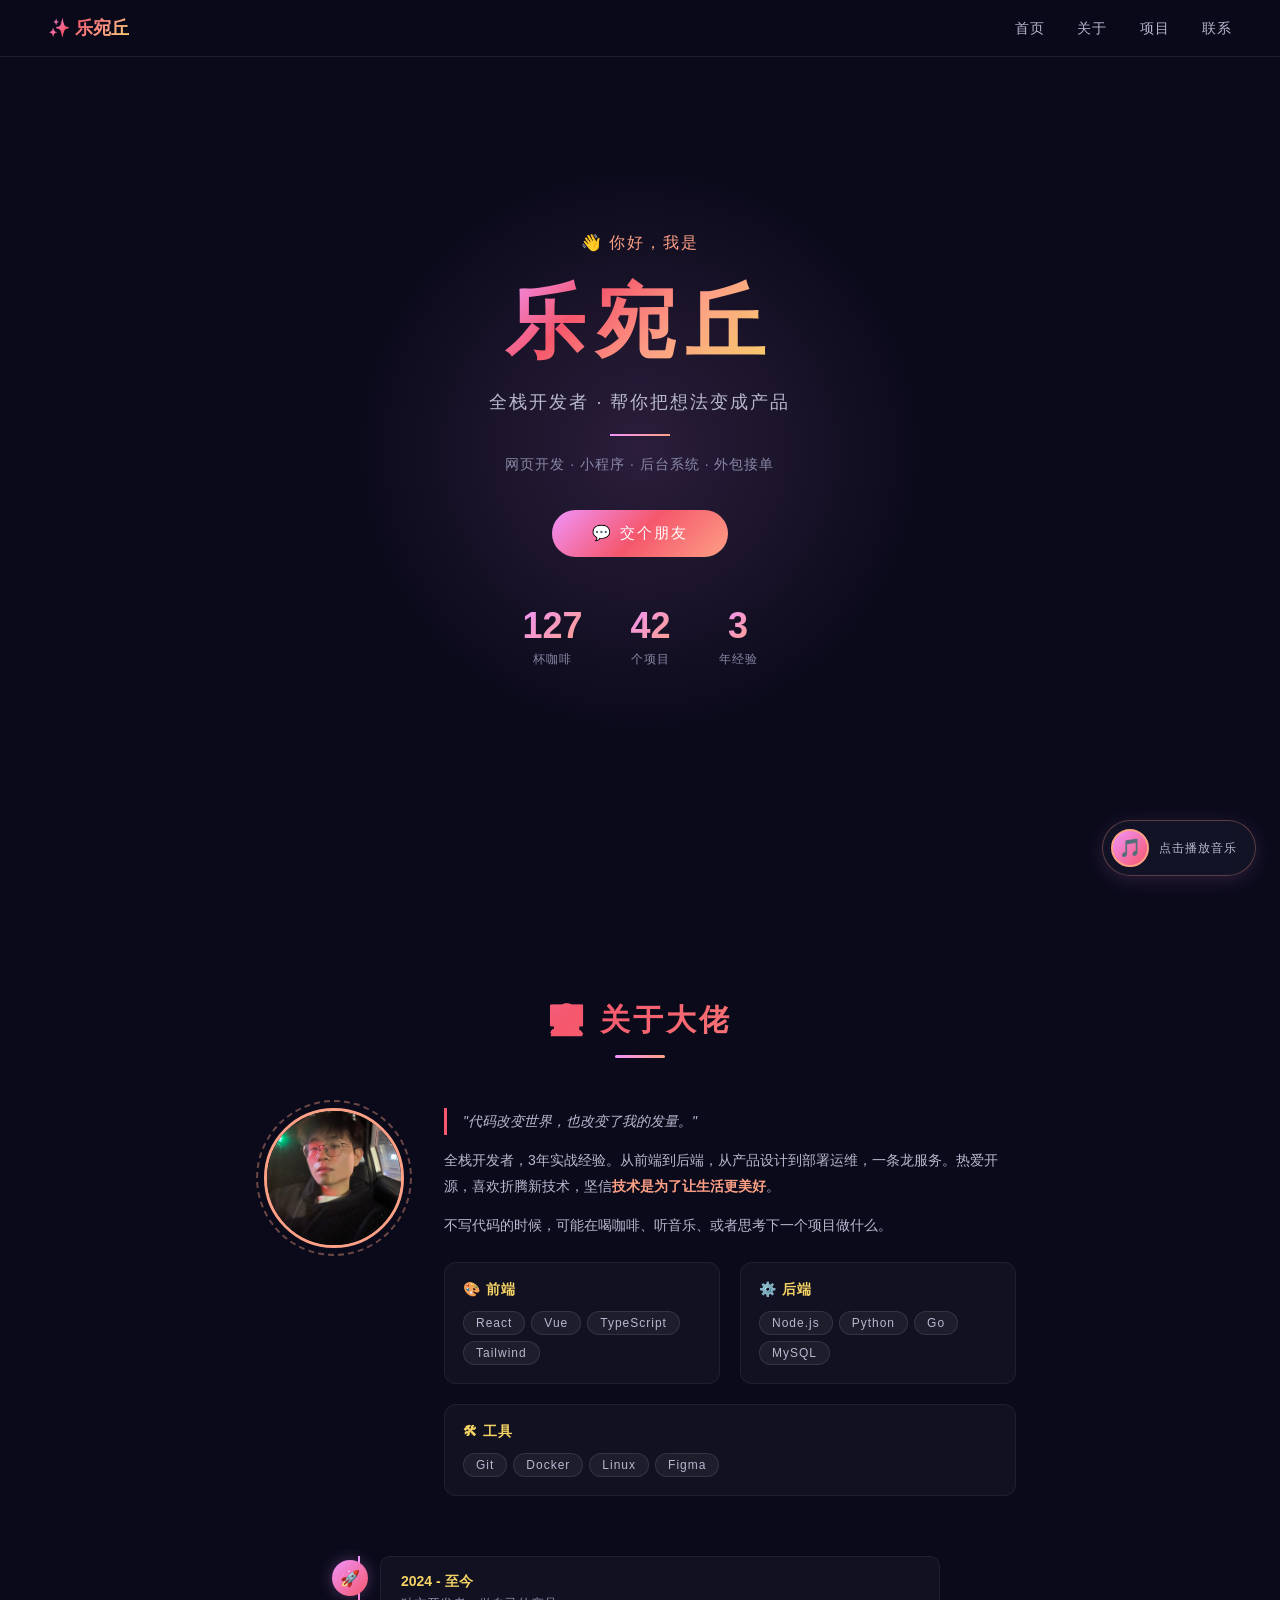
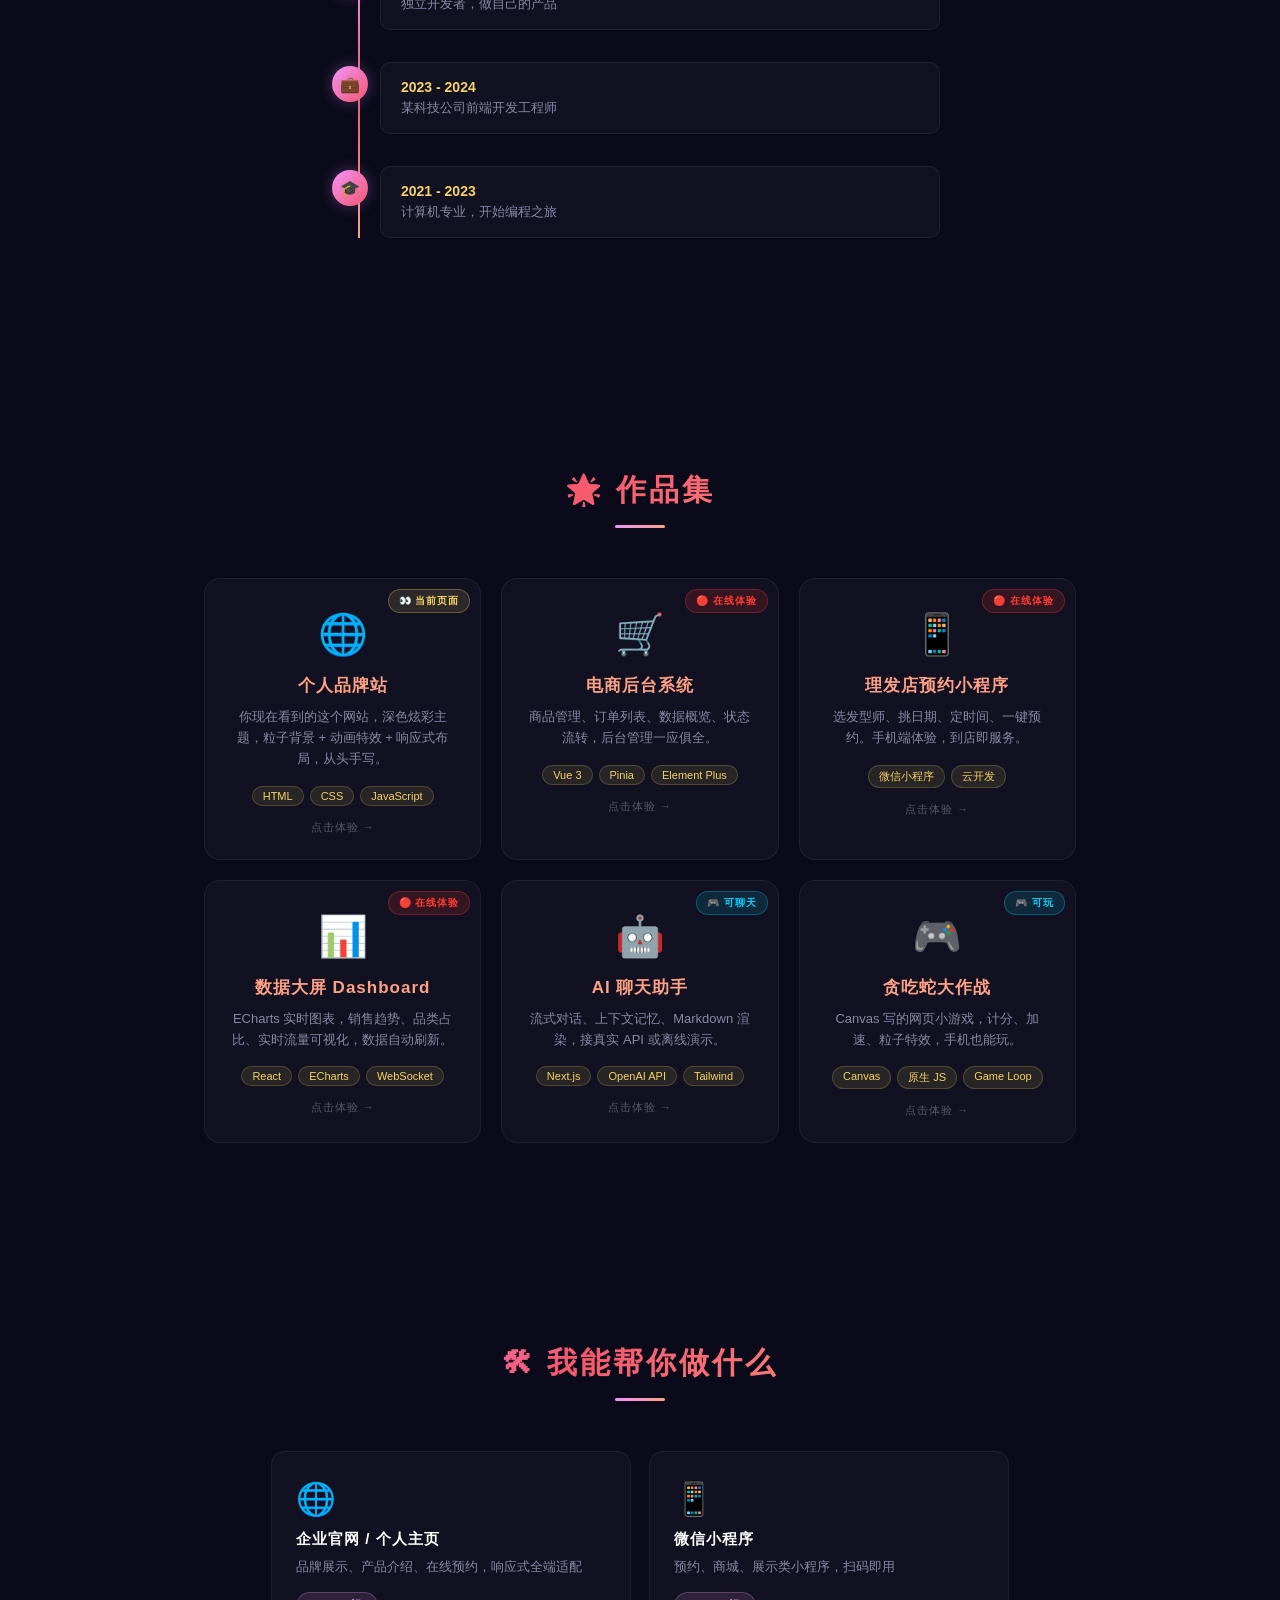
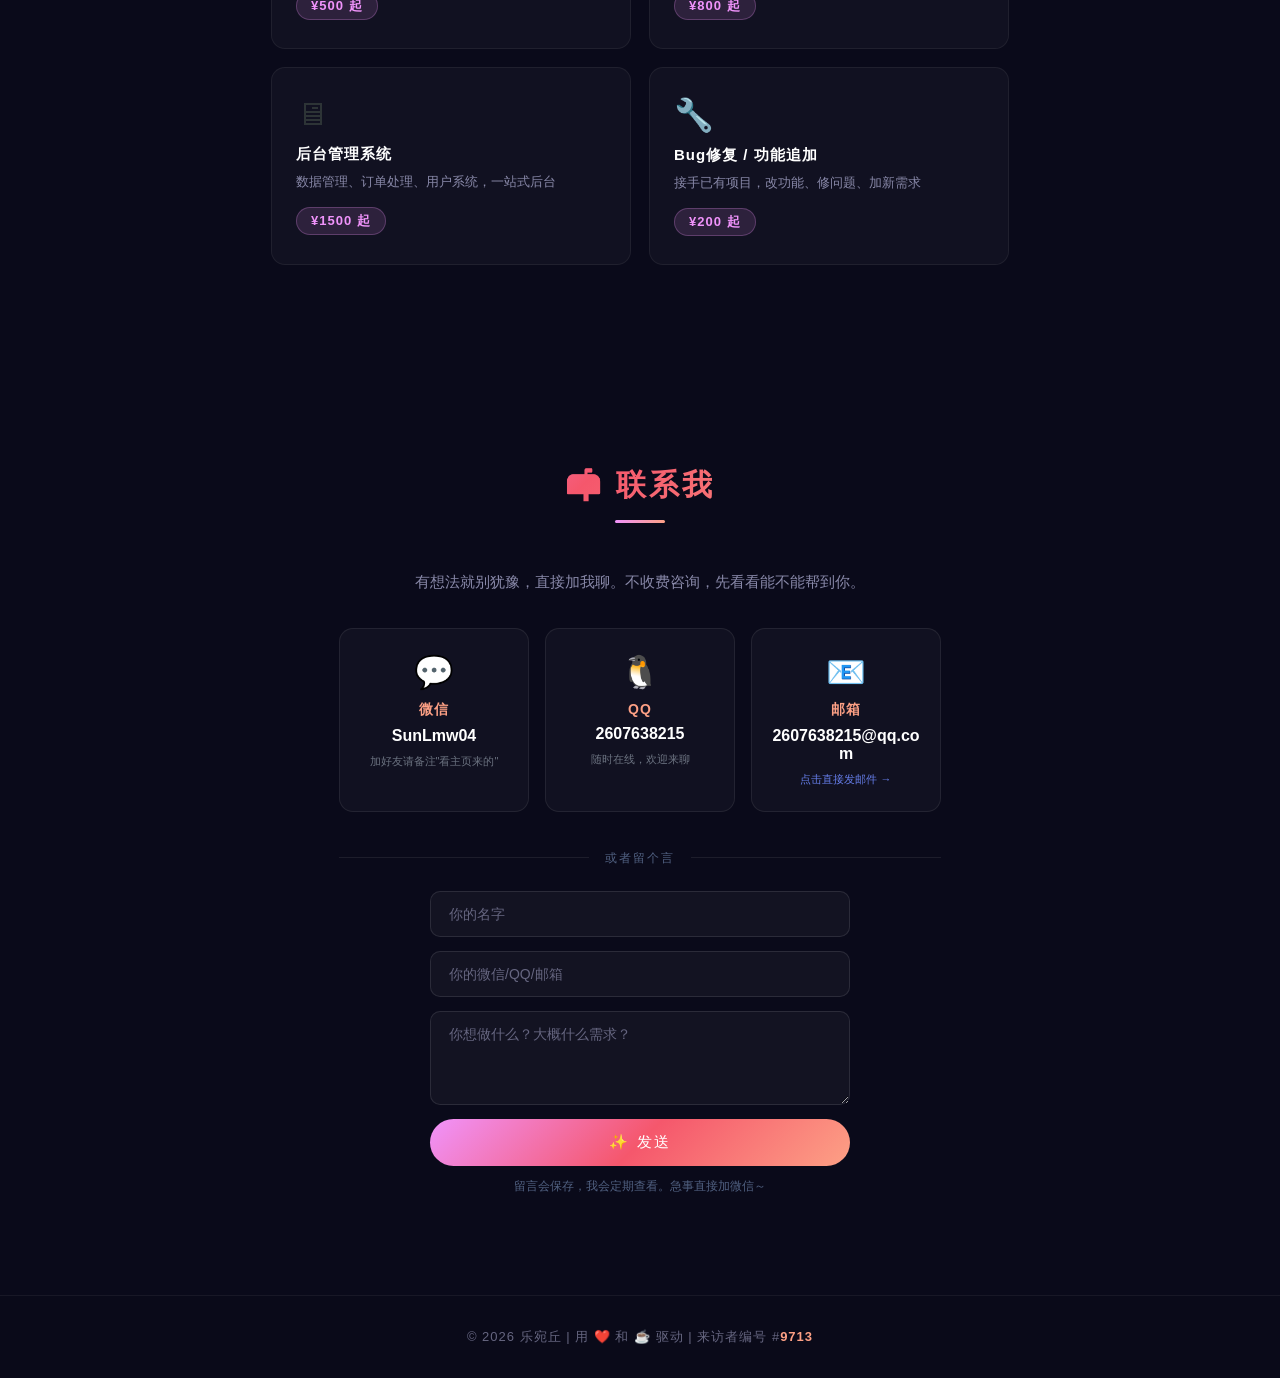
==== commit 946f2958: "升级为线上名片：真实联系方式+服务报价" ====
--- a/index.html
+++ b/index.html
@@ -34,11 +34,11 @@
     <!-- 首页大图 -->
     <section id="home" class="hero">
         <div class="hero-glow"></div>
-        <p class="hero-greeting">👋 欢迎来到我的小站</p>
+        <p class="hero-greeting">👋 你好，我是</p>
         <h1 class="glitch-text">乐宛丘</h1>
-        <p class="hero-sub">全栈开发者 · 独立创作者 · 终身学习者</p>
+        <p class="hero-sub">全栈开发者 · 帮你把想法变成产品</p>
         <div class="hero-divider"></div>
-        <p class="hero-desc">✨ 写得了前端，搞得了后端，做得了产品 ✨</p>
+        <p class="hero-desc">网页开发 · 小程序 · 后台系统 · 外包接单</p>
         <a href="#contact" class="btn btn-hero">💬 交个朋友</a>
         <div class="hero-stats">
             <div class="stat-item">
@@ -185,29 +185,60 @@
         </div>
     </section>
 
+    <!-- 我能做的 -->
+    <section id="services">
+        <h2>🛠 我能帮你做什么</h2>
+        <div class="service-list">
+            <div class="service-item">
+                <div class="service-icon">🌐</div>
+                <h3>企业官网 / 个人主页</h3>
+                <p>品牌展示、产品介绍、在线预约，响应式全端适配</p>
+                <span class="service-price">¥500 起</span>
+            </div>
+            <div class="service-item">
+                <div class="service-icon">📱</div>
+                <h3>微信小程序</h3>
+                <p>预约、商城、展示类小程序，扫码即用</p>
+                <span class="service-price">¥800 起</span>
+            </div>
+            <div class="service-item">
+                <div class="service-icon">🖥</div>
+                <h3>后台管理系统</h3>
+                <p>数据管理、订单处理、用户系统，一站式后台</p>
+                <span class="service-price">¥1500 起</span>
+            </div>
+            <div class="service-item">
+                <div class="service-icon">🔧</div>
+                <h3>Bug修复 / 功能追加</h3>
+                <p>接手已有项目，改功能、修问题、加新需求</p>
+                <span class="service-price">¥200 起</span>
+            </div>
+        </div>
+    </section>
+
     <!-- 联系 -->
     <section id="contact">
-        <h2>📬 一起搞事情</h2>
-        <p class="contact-intro">有项目想合作？想交流技术？还是单纯想认识一下？直接加我就行。</p>
+        <h2>📬 联系我</h2>
+        <p class="contact-intro">有想法就别犹豫，直接加我聊。不收费咨询，先看看能不能帮到你。</p>
 
         <div class="contact-cards">
             <div class="contact-card">
                 <div class="contact-icon">💬</div>
                 <h3>微信</h3>
-                <p class="contact-value">你的微信号</p>
+                <p class="contact-value">SunLmw04</p>
                 <span class="contact-tip">加好友请备注"看主页来的"</span>
             </div>
             <div class="contact-card">
                 <div class="contact-icon">🐧</div>
                 <h3>QQ</h3>
-                <p class="contact-value">你的QQ号</p>
+                <p class="contact-value">2607638215</p>
                 <span class="contact-tip">随时在线，欢迎来聊</span>
             </div>
             <div class="contact-card">
                 <div class="contact-icon">📧</div>
                 <h3>邮箱</h3>
-                <p class="contact-value">你的邮箱@qq.com</p>
-                <span class="contact-tip"><a href="mailto:你的邮箱@qq.com">点击直接发邮件 →</a></span>
+                <p class="contact-value">2607638215@qq.com</p>
+                <span class="contact-tip"><a href="mailto:2607638215@qq.com">点击直接发邮件 →</a></span>
             </div>
         </div>
 
@@ -216,7 +247,7 @@
         <form class="contact-form" id="contactForm">
             <input type="text" placeholder="你的名字" required>
             <input type="text" placeholder="你的微信/QQ/邮箱" required>
-            <textarea placeholder="你想说什么..." rows="4" required></textarea>
+            <textarea placeholder="你想做什么？大概什么需求？" rows="4" required></textarea>
             <button type="submit" class="btn btn-submit">✨ 发送</button>
         </form>
         <p class="contact-form-hint">留言会保存，我会定期查看。急事直接加微信～</p>
--- a/style.css
+++ b/style.css
@@ -694,6 +694,68 @@
     border-radius: 12px;
 }
 
+/* ===== 服务报价 ===== */
+#services {
+    max-width: 800px;
+    margin: 0 auto;
+}
+
+.service-list {
+    display: flex;
+    gap: 18px;
+    flex-wrap: wrap;
+    justify-content: center;
+}
+
+.service-item {
+    flex: 1;
+    min-width: 240px;
+    max-width: 360px;
+    padding: 28px 24px;
+    background: rgba(255, 255, 255, 0.03);
+    border: 1px solid rgba(255, 255, 255, 0.06);
+    border-radius: 14px;
+    transition: all 0.3s;
+    position: relative;
+}
+
+.service-item:hover {
+    border-color: rgba(240, 147, 251, 0.3);
+    background: rgba(240, 147, 251, 0.05);
+    transform: translateY(-3px);
+}
+
+.service-item .service-icon {
+    font-size: 32px;
+    margin-bottom: 12px;
+}
+
+.service-item h3 {
+    font-size: 15px;
+    color: white;
+    margin-bottom: 8px;
+    letter-spacing: 1px;
+}
+
+.service-item p {
+    font-size: 13px;
+    color: #8888a8;
+    line-height: 1.6;
+    margin-bottom: 14px;
+}
+
+.service-price {
+    display: inline-block;
+    padding: 4px 14px;
+    background: rgba(240, 147, 251, 0.12);
+    color: #f093fb;
+    border-radius: 14px;
+    font-size: 13px;
+    font-weight: 600;
+    letter-spacing: 1px;
+    border: 1px solid rgba(240, 147, 251, 0.25);
+}
+
 /* ===== 联系 ===== */
 #contact {
     max-width: 650px;
